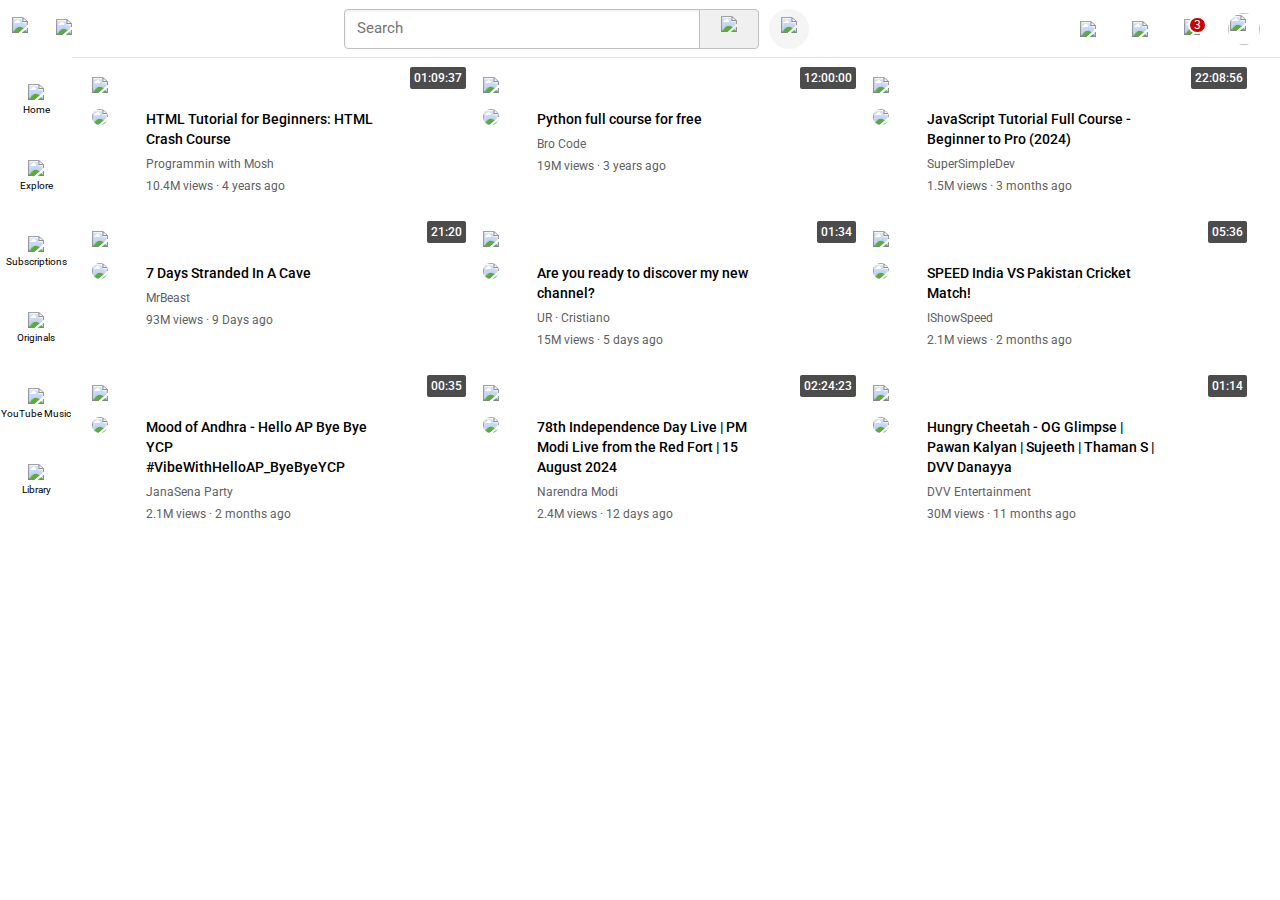
==== YouTube/YouTube.html @ 6454f37b "Add files via upload" ====
<!DOCTYPE html>
<html>
  <head>
  <title>YouTube.com</title>
    <link rel="preconnect" href="https://fonts.googleapis.com">
    <link rel="preconnect" href="https://fonts.gstatic.com" crossorigin>
    <link href="https://fonts.googleapis.com/css2?family=Roboto:ital,wght@0,100;0,300;0,400;0,500;0,700;0,900;1,100;1,300;1,400;1,500;1,700;1,900&display=swap" rel="stylesheet">
    <link rel="stylesheet" href="header.css">
    <link rel="stylesheet" href="general.css">
    <link rel="stylesheet" href="sidebar.css">
  </head>
  <body >
    <div class="header">
      <div class="left-header" >
        <img class="hamburger-menu" src="Icons/hamburger-menu.svg">
        <img class="youtube-logo" src="Icons/youtube-logo.svg">
      </div>
      <div class="middle-header">
        <input class="searchbox" type="text" placeholder="Search">
        <button class="search-button">
          <div class="toolkit">Search</div>
          <img class="search" src="Icons/search.svg">
        </button>
        <button class="voice-button">
          <div class="toolkit">Search with your voice</div>
          <img class="voice-icon" src="Icons/voice-search-icon.svg">
        </button>
      </div>
      <div class="right-header">
        <img class="create" src="Icons/upload.svg">
        <img class="apps" src="Icons/youtube-apps.svg">
        <div class="notification-block">
          <div class="notification-num">
            3
          </div>
          <img class="notifications" src="Icons/notifications.svg">
        </div>
        <img class="my-profile" src="profiles/MAIN.png">
      </div>
    </div>
    
    <div class="sidebar">
      <div class="sidebar-block">
        <div class="name"><img class="sidebaricon" src="Icons/home.svg"></div>
        <div class="sidebar-name">Home</div>
      </div>
      <div class="sidebar-block">
        <div class="name"><img class="sidebaricon" src="Icons/explore.svg"></div>
        <div class="sidebar-name">Explore</div>
      </div>
      <div class="sidebar-block">
        <div class="name"><img class="sidebaricon" src="Icons/subscriptions.svg"></div>
        <div class="sidebar-name">Subscriptions</div>
      </div>
      <div class="sidebar-block">
        <div class="name"><img class="sidebaricon" src="Icons/originals.svg"></div>
        <div class="sidebar-name">Originals</div>
      </div>
      <div class="sidebar-block">
        <div class="name"><img class="sidebaricon" src="Icons/youtube-music.svg"></div>
        <div class="sidebar-name">YouTube Music</div>
      </div><div class="sidebar-block">
        <div class="name"><img class="sidebaricon" src="Icons/library.svg"></div>
        <div class="sidebar-name">Library</div>
      </div>
    </div>

    <div class="video-grid">
      
      <div class="video-block" >
        <a href="https://www.youtube.com/watch?v=qz0aGYrrlhU&t=1114s" target= "_blank"  style="color: black;text-decoration: none;cursor: auto;">
          <div class="thumbnail-row">
            <img class="thumbnail"src="thumbnails/thumbnail-1.webp">
            <div class="timestamp">
              01:09:37
            </div>
          </div>
          <div class="matter-row">
            <div class="channel-profile">
              <img class="profile-photo" src="profiles/channel-1.jpg">
            </div>
            <div class="channel-stats">
              <p class="video-title">
                HTML Tutorial for Beginners: HTML Crash Course
              </p>
              <p class="video-author">
                Programmin with Mosh
              </p>
              <p class="video-stats">
                10.4M views · 4 years ago
              </p>
            </div>
          </div>
        </a>
      </div>
  
      <div class="video-block">
        <a href="https://www.youtube.com/watch?v=qz0aGYrrlhU&t=1114s" target= "_blank"  style="color: black;text-decoration: none;cursor: auto;">
          <div class="thumbnail-row">
            <img class="thumbnail"src="thumbnails/thumbnail-2.webp">
            <div class="timestamp">
              12:00:00
            </div>
          </div>
          <div class="matter-row">
            <div class="channel-profile">
              <img class="profile-photo" src="profiles/channel-2.jpg">
            </div>
            <div class="channel-stats">
              <p class="video-title">
                Python full course for free
              </p>
              <p class="video-author">
                Bro Code
              </p>
              <p class="video-stats">
                19M views 	&middot; 3 years ago
              </p>
            </div>
          </div>
        </a>
      </div>



      <div class="video-block">
        <a href="https://www.youtube.com/watch?v=EerdGm-ehJQ&t=79412s&pp=ygUKamF2YXNjcmlwdA%3D%3D" target= "_blank"  style="color: black;text-decoration: none;cursor: auto;">
          <div class="thumbnail-row">
            <img class="thumbnail"src="thumbnails/thumbnail-3.webp">
            <div class="timestamp">
              22:08:56
            </div>
          </div>
          <div class="matter-row">
            <div class="channel-profile">
              <img class="profile-photo" src="profiles/channel-3.jpg">
            </div>
            <div class="channel-stats">
              <p class="video-title">
                JavaScript Tutorial Full Course - Beginner to Pro (2024)
              </p>
              <p class="video-author">
                SuperSimpleDev
              </p>
              <p class="video-stats">
                1.5M views · 3 months ago
              </p>
            </div>
          </div>
        </a>
      </div>


      <div class="video-block">
        <a href="https://www.youtube.com/watch?v=ndAQfTzlVjc" target= "_blank"  style="color: black;text-decoration: none;cursor: auto;">
          <div class="thumbnail-row">
            <img class="thumbnail"src="thumbnails/thumbnail-4.webp">
            <div class="timestamp">
              21:20
            </div>
          </div>
          <div class="matter-row">
            <div class="channel-profile">
              <img class="profile-photo" src="profiles/channel-4.jpg">
            </div>
            <div class="channel-stats">
              <p class="video-title">
                7 Days Stranded In A Cave
              </p>
              <p class="video-author">
                MrBeast
              </p>
              <p class="video-stats">
                93M views 	&middot; 9 Days ago
              </p>
            </div>
          </div>
        </a>
      </div>


      <div class="video-block">
        <a href="https://www.youtube.com/watch?v=35S7zTBFRhQ" target= "_blank"  style="color: black;text-decoration: none;cursor: auto;">
          <div class="thumbnail-row">
            <img class="thumbnail"src="thumbnails/thumbnail-5.webp">
            <div class="timestamp">
              01:34
            </div>
          </div>
          <div class="matter-row">
            <div class="channel-profile">
              <img class="profile-photo" src="profiles/channel-5.jpg">
  
            </div>
            <div class="channel-stats">
              <p class="video-title">
                Are you ready to discover my new channel?
              </p>
              <p class="video-author">
                UR · Cristiano
              </p>
              <p class="video-stats">
                15M views · 5 days ago
              </p>
            </div>
          </div>
        </a>
      </div>


      <div class="video-block">
        <a href="https://www.youtube.com/watch?v=cWrjp78QebE" target= "_blank"  style="color: black;text-decoration: none;cursor: auto;">
          <div class="thumbnail-row">
            <img class="thumbnail"src="thumbnails/thumbnail-6.webp">
            <div class="timestamp">
              05:36
            </div>
          </div>
          <div class="matter-row">
            <div class="channel-profile">
              <img class="profile-photo" src="profiles/channel-6.jpg">
            </div>
            <div class="channel-stats">
              <p class="video-title">
                SPEED India VS Pakistan Cricket Match!
              </p>
              <p class="video-author">
                IShowSpeed
              </p>
              <p class="video-stats">
                2.1M views 	&middot; 2 months ago
              </p>
            </div>
          </div>
        </a>
      </div> 

      <div class="video-block">
        <a href="https://www.youtube.com/watch?v=n94DZVM-S30" target= "_blank"  style="color: black;text-decoration: none;cursor: auto;">
          <div class="thumbnail-row">
            <img class="thumbnail"src="thumbnails/thumbnail-7.webp">
            <div class="timestamp">
              00:35
            </div>
          </div>
          <div class="matter-row">
            <div class="channel-profile">
              <img class="profile-photo" src="profiles/channel-7.jpg">
            </div>
            <div class="channel-stats">
              <p class="video-title">
                Mood of Andhra - Hello AP Bye Bye YCP #VibeWithHelloAP_ByeByeYCP
              </p>
              <p class="video-author">
                JanaSena Party
              </p>
              <p class="video-stats">
                2.1M views 	&middot; 2 months ago
              </p>
            </div>
          </div>
        </a>
      </div> 

      <div class="video-block">
        <a href="https://www.youtube.com/watch?v=TuyigkQvVOQ&pp=ygUNbmFyZW5kcmEgbW9kaQ%3D%3D" target= "_blank"  style="color: black;text-decoration: none;cursor: auto;">
          <div class="thumbnail-row">
            <img class="thumbnail"src="thumbnails/thumbnail-8.webp">
            <div class="timestamp">
              02:24:23
            </div>
          </div>
          <div class="matter-row">
            <div class="channel-profile">
              <img class="profile-photo" src="profiles/channel-8.jpg">
            </div>
            <div class="channel-stats">
              <p class="video-title">
                78th Independence Day Live | PM Modi Live from the Red Fort | 15 August 2024
              </p>
              <p class="video-author">
                Narendra Modi
              </p>
              <p class="video-stats">
                2.4M views 	&middot; 12 days ago
              </p>
            </div>
          </div>
        </a>
      </div> 

      <div class="video-block">
        <a href="https://www.youtube.com/watch?v=7Y5q41D8_hs&t=39s&pp=ygURb2cgZ2xpbXBzZSB0ZWx1Z3U%3D" target= "_blank"  style="color: black;text-decoration: none;cursor: auto;">
          <div class="thumbnail-row">
            <img class="thumbnail"src="thumbnails/thumbnail-9.webp">
            <div class="timestamp">
              01:14
            </div>
          </div>
          <div class="matter-row">
            <div class="channel-profile">
              <img class="profile-photo" src="profiles/channel-9.jpg">
            </div>
            <div class="channel-stats">
              <p class="video-title">
                Hungry Cheetah  - OG Glimpse | Pawan Kalyan | Sujeeth | Thaman S | DVV Danayya
              </p>
              <p class="video-author">
                DVV Entertainment
              </p>
              <p class="video-stats">
                30M views 	&middot; 11 months ago
              </p>
            </div>
          </div>
        </a>
      </div> 

    </div>

  </body>
</html>
---- YouTube/header.css ----
.header{
  display: flex;
  flex-direction: row;
  background-color: white;
  justify-content: space-between;
  height: 57px;
  position: fixed;
  top: 0px;
  left: 0px;
  right: 0px;
  border-bottom: 1px solid rgba(228,228, 228);
  z-index: 99;
}
.left-header{
  display: flex;
  align-items: center;
  justify-content: start;
  width: max-content;
}
.middle-header{
  display: flex;
  flex:1;
  align-items: center;
  justify-content: center;
}
.right-header{
  display: flex;
  align-items: center;
  justify-content:space-between;
  flex-shrink:0;
  width: 200px ;
}

.hamburger-menu{
  height: 24px;
  margin-left: 12px;
  margin-right: 28px;
  cursor: pointer;
}

.youtube-logo{
  height: 20px;
}

.searchbox{
  width: 0;
  max-width: 340px;
  flex: 1;
  height:36px;
  margin-right: -1px;
  border-top-left-radius: 4px;
  border-bottom-left-radius: 4px;
  border: 1px solid rgb(192,192,192);
  padding-left: 12px;
  box-shadow: inset 1px 2px 3px rgb(0,0,0,0.05);
}
.searchbox::placeholder{
  font-family: Roboto,arial;
  font-size: 15px;
}
.search-button{
  display: flex;
  justify-content: center;
  align-items: center;
  height: 40px;
  width: 60px;
  border: 1px solid rgb(192,192,192);
  background-color: rgb(240,240,240);
  border-top-right-radius: 4px;
  border-bottom-right-radius: 4px;
  cursor: pointer;
}
.search-button,.voice-button{
  position: relative;
}
.toolkit{
  position: absolute;
  background-color: rgba(96, 96, 96, 0.9);
  color:white;
  font-size: 12px;
  bottom: -35px;
  padding: 8px 8px;
  border-radius: 2px;
  opacity:0;
  transition: opacity 0.15s;
  pointer-events: none;
  white-space:nowrap;
}
.search-button:hover .toolkit,
.voice-button:hover .toolkit
{
  opacity: 1;
}
.search{
  height: 25px;
}
.voice-button{
  display: flex;
  justify-content: center;
  align-items: center;
  height: 40px;
  width: 40px;
  border: none;
  background-color: rgb(245,245,245);
  border-radius: 50%;
  margin-left: -1px;
  margin-left: 10px;
  cursor: pointer;
}
.voice-icon{
  height: 24px;
}

.create,.apps,.notifications{
  width: 24px;
  cursor: pointer;
}
.notification-block{
  position: relative;
}
.notification-num{
  position: absolute;
  right:-7px;
  top:-3px;
  color: white;
  font-size:12px ;
  padding-left: 4px;
  padding-right: 4px;
  border-radius: 22px;
  background-color: rgb(204, 0, 0);
  border: 2px solid white;
}
.my-profile{
  width: 32px;
  height: 32px;
  object-fit: cover;
  margin-right: 20px;
  border-radius: 50%;
}
---- YouTube/general.css ----
body{
  margin-top: 57px;
  margin-left: 72px;
  padding: 20px;
}
p{
  margin-top: 0px;
  margin-bottom: 0px;
  font-family: Roboto,areial;
}
div{
  font-family: Roboto,areial;
}
.thumbnail-row{
  margin-bottom: 12px;
  position: relative;
}
.timestamp{
  font-family: Roboto,areial;
  font-weight: 500;
  color: white;
  background-color: rgba(0, 0, 0, 0.7);
  position: absolute;
  bottom: 8px;
  right: 5px;
  padding:4px ;
  font-size: 12px;
  border-radius: 2px;
}
.thumbnail{
  width: 100%;
}
.channel-profile{
  width: 50px;
  vertical-align: top;
  display: inline-block;
}
.channel-stats{
  width: 60%;
  display: inline-block;
}
.matter-row{
  width: 100%;
}
.profile-photo{
  width: 45px;
  border-radius: 50%;
}
.video-title{
  font-size: 14px;
  font-weight: 500;
  line-height: 20px;
  margin-bottom: 8px;
}
.video-stats{
  margin-top: 8px;
  font-size: 12px;
  color:rgb(96, 96, 96);
}
.video-author{
  font-size: 12px;
  color:rgb(96, 96, 96);
}
.video-grid{
  display: grid;
  grid-template-columns: 1fr 1fr 1fr;
  column-gap:12px ;
  row-gap: 37px;
}

@media (max-width:700px){
  .video-grid{
    grid-template-columns: 1fr 1fr;
  }
}
@media (max-width:500px){
  .video-grid{
    grid-template-columns: 1fr;
  }
}
@media (min-width:1000px){
  .video-grid{
    grid-template-columns: 1fr 1fr 1fr;
  }
}
@media (min-width:1500px){
  .video-grid{
    grid-template-columns: 1fr 1fr 1fr 1fr;
  }
}
---- YouTube/sidebar.css ----
.sidebar{
  padding-top: 5px;
  background-color: white;
  display: flex;
  flex-direction: column;
  position: fixed;
  top:56px;
  left: 0px;
  bottom: 0px;
  width: 72px;
  z-index: 100;
}
.sidebar-block{
  display: flex;
  flex-direction: column;
  height:76px;
  align-items: center;
  justify-content: center;
  flex-shrink:0 ;
}
.sidebaricon{
  height: 24px;
}
.sidebar-name{
  font-size: 10px;
}
.sidebar-block:hover{
  background: rgb(221, 220, 220);
  cursor: pointer;
}
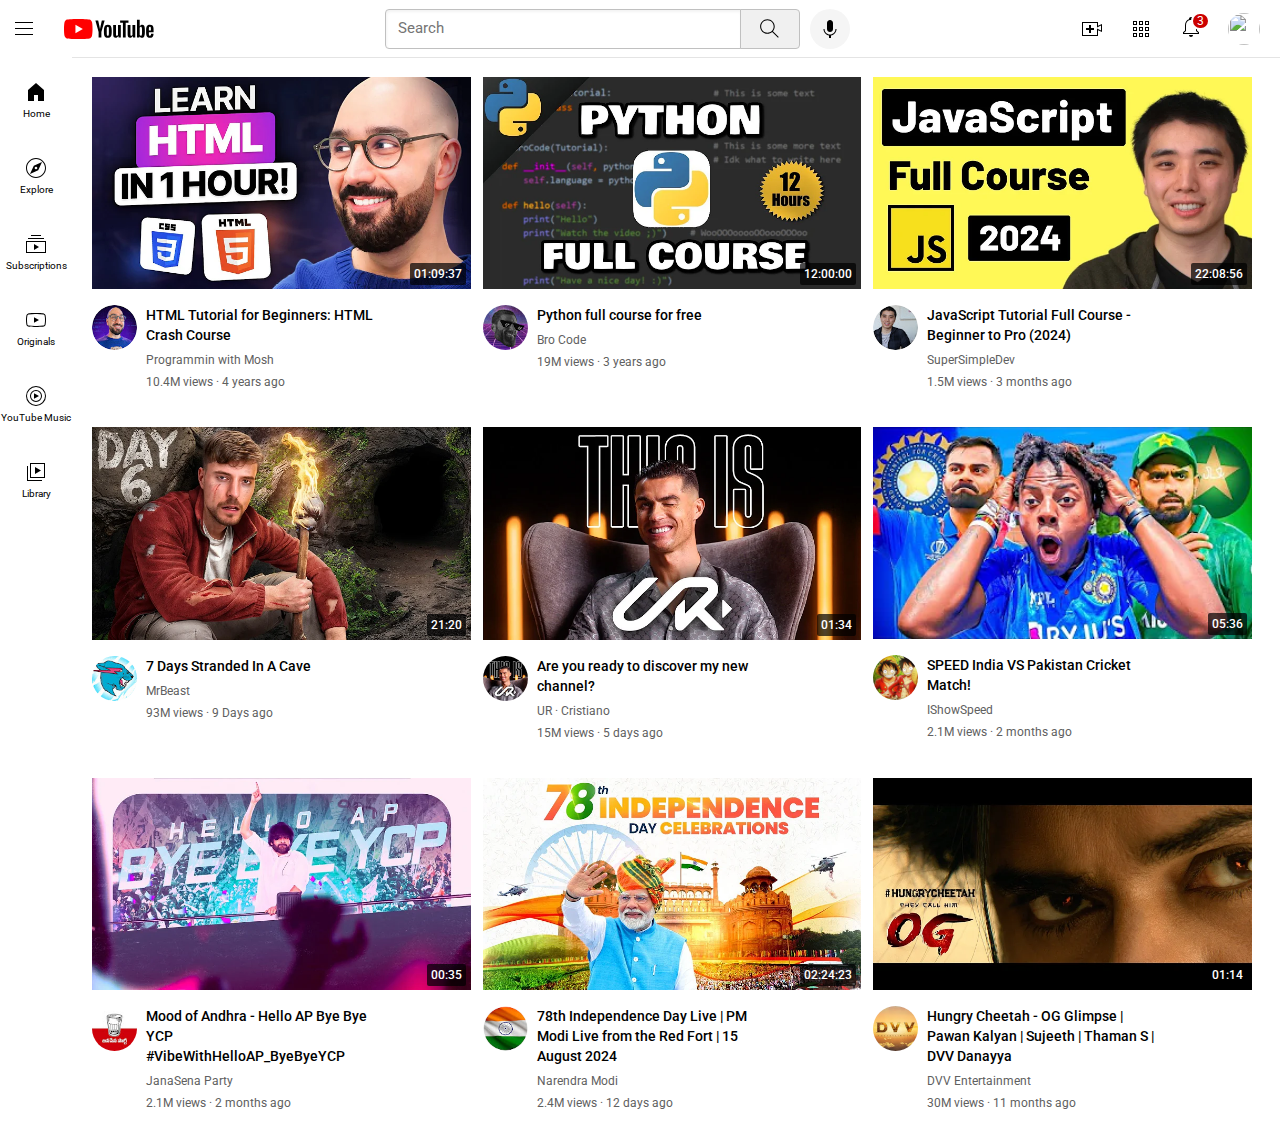
==== commit a7a4ae97: "Update and rename index.html to YouTube.html" ====
--- a/YouTube/YouTube.html
+++ b/YouTube/YouTube.html
@@ -319,4 +319,4 @@
     </div>
 
   </body>
-</html>+</html>
